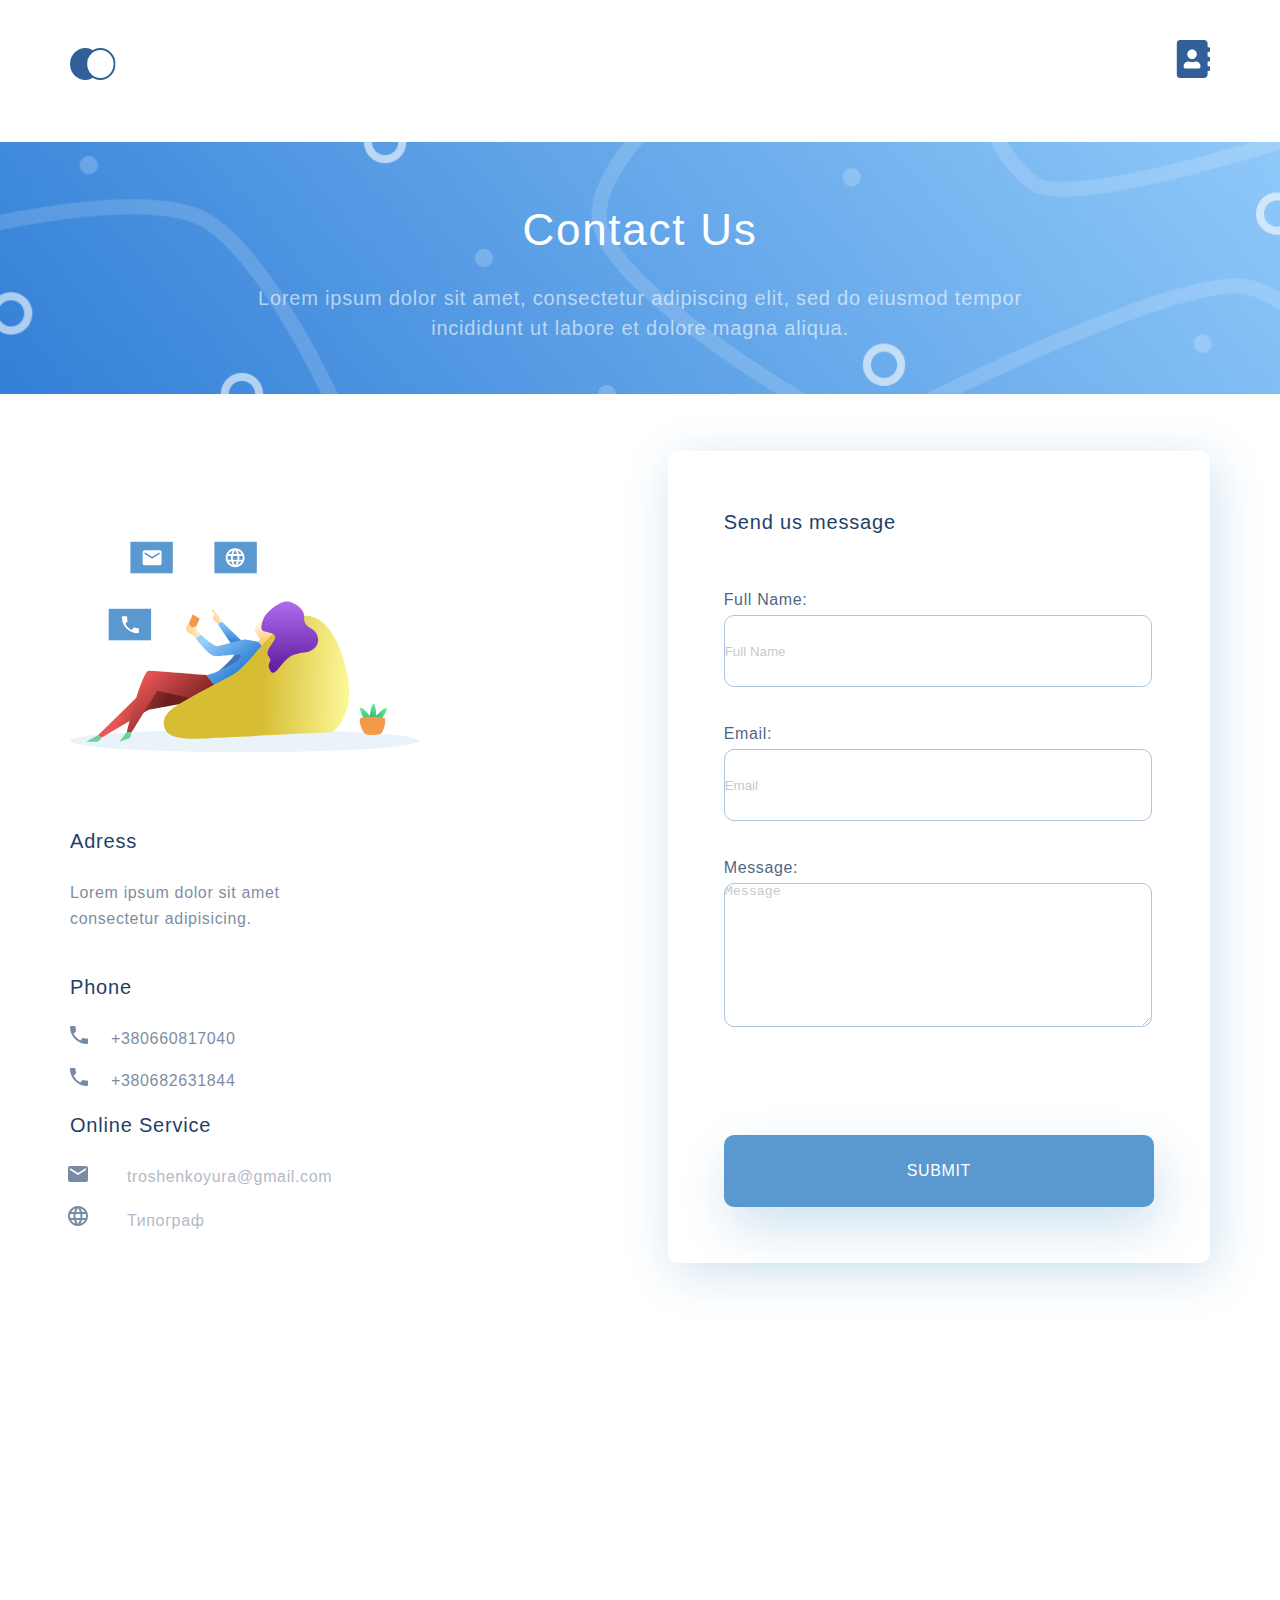
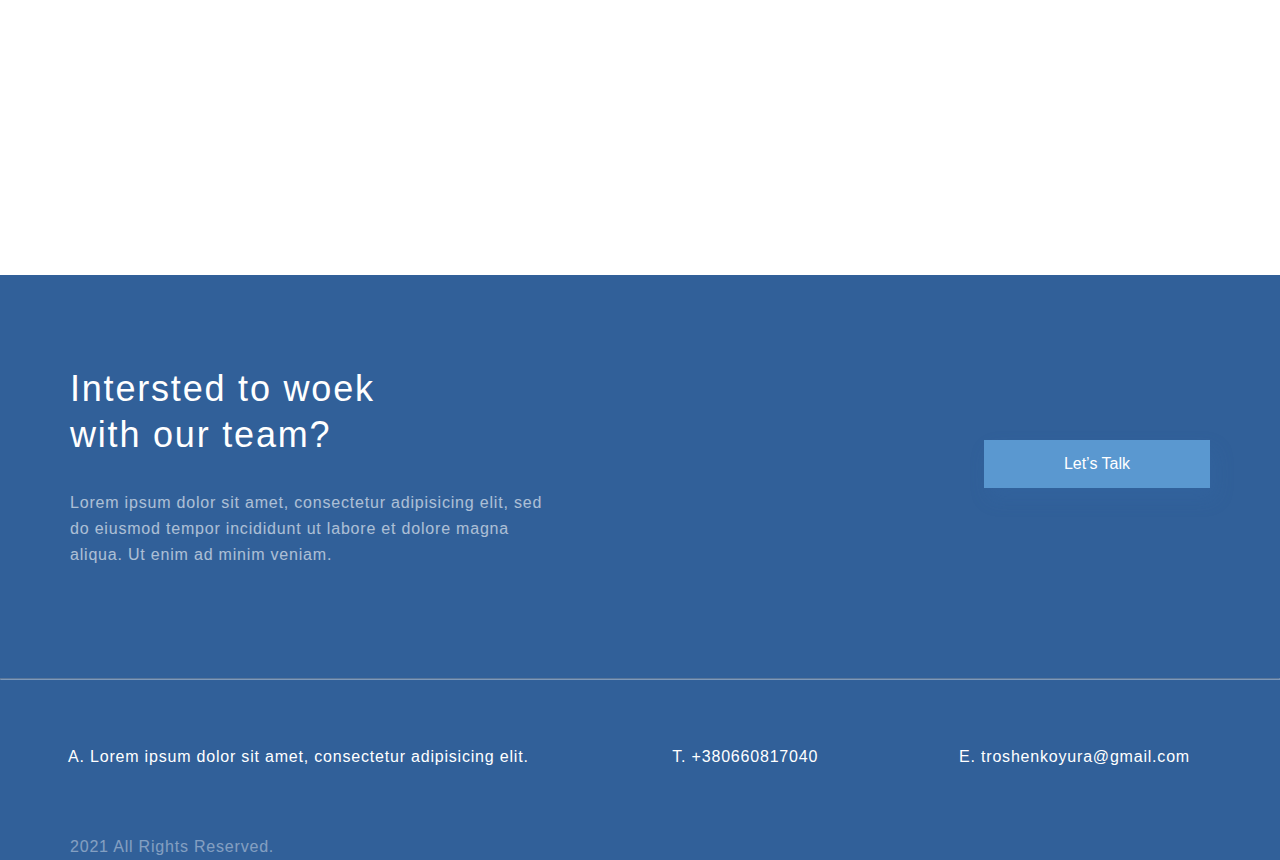
==== contact.html @ d61e43b8 "site commit" ====
<!DOCTYPE html>
<html lang="en">
  <head>
    <meta charset="UTF-8" />
    <meta http-equiv="X-UA-Compatible" content="IE=edge" />
    <meta name="viewport" content="width=device-width, initial-scale=1.0" />
    <link rel="stylesheet" href="styles.css" />
    <title>Lesson 6 Contact</title>
  </head>
  <body>
    <div class="nav-contact container">
      <span class="nav-main"
        ><a href="index.html"><img src="img/logo.svg" alt="" /></a
      ></span>
      <span class="nav-contacts"
        ><a href="contact.html"
          ><img src="img/address-book-solid 1.svg" alt="" /></a
      ></span>
    </div>
    <div class="header">
      <div class="header-info">
        <div class="header-name">
          Contact Us
        </div>
        <div class="header-para">
         Lorem ipsum dolor sit amet, consectetur adipiscing 
         elit, sed do eiusmod tempor incididunt ut labore et 
         dolore magna aliqua. 
        </div>
      </div>
    </div>
    <div class="flex-container container">
      <div class="content">
        <div class="content-image">
          <img
            src="img/photo-cont.svg"
            alt="photo"
            height="350px"
            width="350px"
          />
        </div>
        <div class="content-adress">
          <h2 class="content-header-contact">Adress</h2>
          <p class="content-para">
            Lorem ipsum dolor sit amet consectetur adipisicing.
          </p>
        </div>
        <div class="content-phone">
          <h4 class="content-header-contact">Phone</h4>
          <ul class="content-list">
            <li class="content-para-elem">
              <p>+380660817040</p>
            </li>
            <li class="content-para-elem">
              <p>+380682631844</p>
            </li>
          </ul>
        </div>
        <div class="content-online-services">
          <h4 class="content-header-contact">Online Service</h4>
          <ul class="content-list">
            <li class="online-para-elem">
              <a href="mailto:troshenkoyura@gmail.com" class="online-para-elem"
                >troshenkoyura@gmail.com</a
              >
            </li>
            <li class="site-para-elem">
              <a
                href="https://www.artlebedev.ru/typograf/"
                target="blank"
                class="site-para-elem"
                >Типограф</a
              >
            </li>
          </ul>
        </div>
      </div>

      <div class="contact">
        <div class="contact-main">
          <h4 class="contact-header-info">Send us message</h4>
          <div class="contact-info">
            <form>
              <div class="contact-name">
                <p class="form-name">Full Name:</p>
                <input type="text" placeholder="Full Name" class="input" />
              </div>
              <div class="contact-email">
                <p class="form-name">Email:</p>
                <input type="email" placeholder="Email" class="input" /> <br />
              </div>
              <div class="contact-message">
                <p class="form-name">Message:</p>

                <textarea
                  cols="20"
                  rows="5"
                  placeholder="Message"
                  class="textarea"
                ></textarea>
                <br />
                <button class="button-submit" type="submit">submit</button>
                <br />
              </div>
            </form>
          </div>
        </div>
      </div>
    </div>
    <div class="map container">
      <iframe
        src="https://yandex.ru/map-widget/v1/?um=constructor%3Aa5390f0735a0c995beb407a8a2f7b65a8c1ff9d3b4445fcb86c16eb42910c248&amp;source=constructor"
        width="100%"
        height="400"
        frameborder="0"
      ></iframe>
    </div>
      <div class="footer-container">
    <div class="footer-header container second-containder">
      <div class="footer-card">
        <p class="footer-header-heading">Intersted to woek with our team?</p>
        <p class="footer-header-text">
          Lorem ipsum dolor sit amet,
          consectetur adipisicing elit, sed do eiusmod tempor incididunt ut
          labore et dolore magna aliqua. Ut enim ad minim veniam.</p>
      </div>
      <div class="footer-card">
        <div class="footer-button">
          <a href="#" class="footer-button-text">Let’s Talk</a></span>
        </div>
      </div>
    </div>
    <hr class="hr">
    <div class="footer-footer container second-containder">
      <ol class="justify-list" type="A">
        <li class="justify-elem-contact" value="1">
         Lorem ipsum dolor sit amet, consectetur adipisicing elit.
        </li>
        <li class="justify-elem-contact" value="20" >+380660817040</li>
        <li class="justify-elem-contact" value="5">troshenkoyura@gmail.com</li>
      </ol>

      <div class="footer-copyright">
        <p>2021 All Rights Reserved.</p>
      </div>
    </div>
  </div>
  </body>
</html>
---- styles.css ----
* {
  margin: 0;
  padding: 0;
}

.pretop {
  background: linear-gradient(
    0deg,
    #ebf3fb 8.84%,
    rgba(152, 195, 232, 0) 31.12%
  );
  min-height: 768px;
  width: 100%;
}

.header {
  background-image: url(img/head-bg.png);
  background-repeat: no-repeat;
  background-size: cover;
}

.header-info {
  display: flex;
  align-items: center;
  text-align: center;
  flex-direction: column;
}

.header-name {
  margin-top: 51px;
  font-weight: 500;
  font-size: 44px;
  line-height: 74px;
  letter-spacing: 0.04em;
  color: #ffffff;
}

.header-para {
  margin-top: 16px;
  margin-bottom: 51px;
  font-size: 20px;
  line-height: 30px;
  text-align: center;
  letter-spacing: 0.04em;
  color: rgba(255, 255, 255, 0.6);
  max-width: 780px;
}

.top {
  background-image: url(img/illustration.svg);
  background-repeat: no-repeat;
  background-position: right center;
  min-height: 768px;
  background-image: url(img/illustration.svg);
  background-repeat: no-repeat;
  background-position: right center;
}

.container {
  max-width: 1140px;
  margin: 0 auto;
}

.nav,
.nav-contact {
  display: flex;
  justify-content: space-between;
  margin-bottom: 105px;
  margin-top: 40px;
}

.nav-contact {
  margin-bottom: 50px;
}

.content {
  box-sizing: border-box;
}
.content-header {
  font-weight: 300;
  font-size: 64px;
  line-height: 74px;
  letter-spacing: 0.04em;
  color: #1f3f68;
  width: 504px;
}

.content {
  margin-top: 78px;
}

.content-header-contact,
.contact-header-info {
  font-weight: 500;
  font-size: 20px;
  line-height: 30px;
  letter-spacing: 0.04em;
  color: #1f3f68;
  margin-bottom: 24px;
}

.contact-header {
  width: auto;
}

.contact {
  margin-top: 57px;
}

.contact-header-info {
  margin-bottom: 48px;
}

.content-para,
.content-para-elem,
.online-para-elem,
.site-para-elem {
  font-weight: 300;
  font-size: 16px;
  line-height: 26px;
  letter-spacing: 0.04em;
  color: #1f3f68;
  opacity: 0.6;
  width: 299px;
  margin-bottom: 40px;
}

.content-para-elem,
.online-para-elem,
.site-para-elem {
  list-style-image: url(img/call.svg);
  margin-bottom: 16px;
  padding-left: 16px;
  text-decoration: none;
}

.site-para-elem {
  list-style-image: url(img/lang.svg);
}

.online-para-elem {
  list-style-image: url(img/mail.svg);
}

.content-list {
  margin-left: 25px;
}

.content-button {
  background: #5a98d0;
  box-shadow: 5px 10px 20px rgba(53, 110, 173, 0.2);
  border-radius: 10px;
  padding: 15px 50px;
  display: inline-block;
  margin-bottom: 190px;
}

.content-button-text,
.footer-button-text {
  text-decoration: none;
  color: #ffffff;
}

.what-we-do {
  margin-bottom: 64px;
}

.what-we-do .container {
  display: flex;
  justify-content: space-around;
  padding-top: 64px;
  flex-wrap: wrap;
}
.what-we-do-card {
  width: 359px;
  background: #ffffff;
  box-shadow: 5px 20px 50px rgba(16, 112, 177, 0.2);
  border-radius: 10px;
  display: flex;
  flex-direction: column;
}

.what-we-do-card-image {
  margin: 44px 118px 51px 70px;
  align-self: center;
  justify-self: center;
}

.what-we-do-card-header4 {
  font-size: 20px;
  line-height: 30px;
  color: #1f3f68;
  margin-bottom: 14px;
  margin-left: 32px;
  margin-right: 44px;
  font-size: 20px;
  line-height: 30px;
  letter-spacing: 0.05em;
  color: #1f3f68;
}

.learn-more {
  margin: 30px 207px 44px 32px;
  font-size: 14px;
  line-height: 30px;
  letter-spacing: 0.05em;
  color: #5a98d0;
}

.vector {
  height: 14.632662773132324px;
  width: 15.1157865524292px;
  border-radius: 0px;
  position: absolute;
  z-index: 1;
  top: 37px;
  left: 110px;
  padding-left: 20px;
}

.learn {
  display: flex;
  flex-direction: column;
  position: relative;
}

.what-we-do-card-para,
.what-we-do-card-para-uniq {
  font-size: 16px;
  line-height: 26px;
  color: #1f3f68;
  margin: 14px 59px 29px 32px;
  font-size: 16px;
  line-height: 26px;
  letter-spacing: 0.05em;
  color: #1f3f68;
  opacity: 0.6;
}

.what-we-do-logo {
  font-weight: 300;
  font-size: 36px;
  line-height: 46px;
  text-align: center;
  letter-spacing: 0.05em;
  color: #000000;
}

.what-we-do-card-para-uniq {
  margin-bottom: 50px;
}

.contact-main {
  padding: 56px;
  background: #ffffff;
  box-shadow: 5px 10px 50px rgba(16, 112, 177, 0.2);
  border-radius: 10px;
}

.width-footer {
  width: 495px;
}

.features-header {
  font-weight: 300;
  font-size: 36px;
  line-height: 46px;
  text-align: center;
  letter-spacing: 0.05em;
  color: #000000;
  margin-bottom: 30px;
}

.features-para {
  font-size: 16px;
  line-height: 26px;
  text-align: center;
  letter-spacing: 0.05em;
  color: #222222;
  margin-bottom: 67px;
}

.justify-list {
  display: flex;
  justify-content: space-between;
  padding-left: 20px;
}

.hide {
  list-style-type: none;
}

.name {
  font-size: 16px;
  line-height: 26px;
  letter-spacing: 0.05em;
  color: #ffffff;
}

.image-width {
  width: 100%;
}

.image-parent {
  position: relative;
  margin-bottom: 32px;
}

.image-main-text {
  position: absolute;
  right: 64px;
  top: 64px;
  font-size: 32px;
  line-height: 46px;
  text-align: right;
  letter-spacing: 0.05em;
  color: #fff;
}

.image-child {
  display: flex;
  justify-content: space-between;
  width: 100%;
}

.image-card {
  position: relative;
}

.image-card-text {
  position: absolute;
  left: 32px;
  top: 32px;
  font-size: 28px;
  line-height: 46px;
  letter-spacing: 0.05em;
  color: #ffffff;
}

.justify-elem,
.justify-elem-contact {
  font-size: 16px;
  line-height: 26px;
  letter-spacing: 0.05em;
  color: #ffffff;
  box-sizing: border-box;
  margin-bottom: 64px;
}

.justify-elem-head {
  width: 259px;
}

.flex-container {
  display: flex;
  justify-content: space-between;
  align-items: stretch;
}

.link {
  display: flex;
  justify-content: space-between;
}

.footer-container {
  background-color: #316099;
}

body {
  font-family: sans-serif;
}

.footer-header-heading {
  width: 340px;
  font-size: 36px;
  line-height: 46px;
  letter-spacing: 0.05em;
  color: #ffffff;
}

.footer-card {
  margin-top: 91px;
}

.footer-header-text {
  font-size: 16px;
  line-height: 26px;
  letter-spacing: 0.05em;
  padding-top: 32px;
  margin-bottom: 100px;
  width: 494.77px;
  color: #ffffff;
  opacity: 0.6;
}

.footer-header {
  display: flex;
  justify-content: space-between;
}

.footer-button {
  margin-top: 74px;
  border-radius: 0px;
}

.footer-button {
  background: #5a98d0;
  box-shadow: 5px 10px 20px rgba(53, 110, 173, 0.2);
  padding: 15px 50px;
  display: inline-block;
  margin-bottom: 190px;
}

.footer-button-text {
  padding: 30px 30px;
}

.footer-copyright {
  font-size: 16px;
  line-height: 26px;
  letter-spacing: 0.05em;
  color: #ffffff;
  opacity: 0.4;
}

.hr {
  opacity: 0.4;
  margin-bottom: 64px;
}

.input,
.textarea {
  opacity: 0.4;
  border: 1px solid #356ead;
  box-sizing: border-box;
  border-radius: 10px;
  height: 72px;
  width: 428px;
  margin-bottom: 32px;
}

.textarea {
  height: 144px;
}

.button-submit {
  background: #5a98d0;
  box-shadow: 5px 20px 50px rgba(16, 112, 177, 0.2);
  border-radius: 10px;
  padding: 23px 183px;
  font-weight: 500;
  font-size: 16px;
  line-height: 26px;
  text-align: center;
  letter-spacing: 0.04em;
  color: #ffffff;
  text-transform: uppercase;
  border: none;
  margin-top: 72px;
}

.features-container {
  margin-bottom: 110px;
}

.form-name {
  font-size: 16px;
  line-height: 30px;
  letter-spacing: 0.04em;
  color: #1f3f68;
  opacity: 0.8;
}

.map {
  margin-top: 96px;
  margin-bottom: 112px;
}

.justify-elem-contact {
  padding-right: 20px;
}

@media (max-width: 1025px) {
  .container {
    padding-left: 32px;
    padding-right: 32px;
  }

  .top {
    background-size: 50%;
    background-position: right bottom;
    display: flex;
    flex-direction: column;
  }

  .what-we-do-card {
    margin-bottom: 32px;
  }

  .what-we-do {
    margin-top: 64px;
  }

  .marg {
    margin-right: 32px;
  }

  .footer-card {
    margin-top: 50px;
    margin-bottom: 64px;
  }

  .footer-header-text {
    width: 336px;
    margin-bottom: 0px;
  }

  .footer-button {
    padding: 10px 5px;
    margin-top: 131px;
    margin-bottom: 0px;
  }

  .second-containder {
    padding-left: 124px;
    padding-right: 124px;
  }

  .justify-list {
    flex-direction: column;
    margin-bottom: 64px;
  }

  .justify-elem,
  .justify-elem-contact {
    padding-left: 40px;
    margin-bottom: 25px;
  }

  .content-button {
    margin-bottom: 40px;
  }

  .what-we-do-logo {
    font-weight: 300;
    font-size: 24px;
    line-height: 28px;
    text-align: center;
    color: #000000;
  }

  .flex-container {
    flex-direction: column;
    align-items: center;
  }

  .content {
    display: flex;
    flex-direction: column;
  }

  .map {
    padding-left: 0px;
    padding-right: 0px;
    margin: 64px auto;
  }

  .header-para {
    width: 580px;
  }
}

@media (max-width: 667px) {
  .nav {
    padding-top: 16px;
    margin-bottom: 30px;
  }

  .content-header {
    font-weight: 300;
    font-size: 32px;
    line-height: 37px;
    text-align: center;
    letter-spacing: 0.04em;
    color: #1f3f68;
    width: 343px;
  }

  .header-name {
    font-size: 24px;
    line-height: 28px;
  }

  .header-para {
    width: auto;
    font-size: 16px;
    line-height: 30px;
  }

  .container {
    padding-right: 16px;
    padding-left: 16px;
  }

  .content-para {
    padding-top: 12px;
    font-size: 16px;
    line-height: 26px;
    text-align: center;
    letter-spacing: 0.05em;
    color: #1f3f68;
    opacity: 0.6;
    width: 343px;
  }

  .button {
    display: flex;
    justify-content: center;
  }

  .content-button {
    padding: 10px 12px;
  }

  .contact {
    margin-top: 34px;
  }

  .pretop {
    min-height: 376px;
  }

  .top {
    background-image: none;
    min-height: 376px;
  }

  .what-we-do .container {
    padding-top: 32px;
  }

  .image-main-text {
    font-size: 16px;
    line-height: 19px;
    text-align: right;
    top: 16px;
    right: 16px;
  }

  .image-card-text {
    font-size: 16px;
    line-height: 19px;
    top: 26px;
    left: 16px;
  }

  .image-parent {
    margin-bottom: 16px;
  }

  .image-child {
    flex-wrap: wrap;
  }

  .image-card {
    margin-bottom: 8px;
  }

  .marg {
    margin-right: 0px;
  }

  .features-container {
    margin-bottom: 64px;
  }

  .footer-header {
    flex-direction: column;
    align-items: center;
  }

  .footer-header-heading {
    font-size: 24px;
    line-height: 28px;
    text-align: center;
    width: 343px;
    color: #ffffff;
  }

  .footer-header-text {
    text-align: center;
    width: 343px;
  }

  .footer-button {
    margin-top: 0px;
    margin-bottom: 40px;
  }

  .hr {
    margin-bottom: 32px;
  }

  .justify-list {
    margin-bottom: 32px;
    list-style-type: decimal;
  }

  .justify-elem {
    margin-bottom: 15px;
  }

  .footer-copyright {
    text-align: center;
  }

  .what-we-do-logo {
    font-weight: 300;
    font-size: 24px;
    line-height: 28px;
    text-align: center;
    color: #000000;
  }

  .content-button {
    margin-bottom: 40px;
  }

  .what-we-do {
    margin-top: 48px;
  }

  .what-we-do .container {
    margin-top: 32px;
    flex-wrap: wrap;
  }

  .features-header {
    font-weight: 300;
    font-size: 24px;
    line-height: 28px;
    text-align: center;

    color: #000000;
  }

  .footer-header-heading {
    margin-bottom: 0px;
    margin-top: 16px;
  }

  .footer-header-text {
    font-size: 16px;
    line-height: 26px;
    text-align: center;
    letter-spacing: 0.05em;
    color: #ffffff;
    opacity: 0.6;
  }

  .footer-button {
    padding: 8px 0px;
    box-sizing: border-box;
    margin-top: 0px;
    margin-bottom: 0px;
  }

  .footer-card {
    margin-top: 0px;
    margin-bottom: 40px;
  }

  .map {
    padding-left: 0px;
    padding-right: 0px;
    margin: 64px auto;
  }

  .contact-main {
    padding: 35px;
  }

  .input,
  .textarea {
    width: 271.6px;
    height: 46.26px;
  }

  .textarea {
    height: 92.52px;
  }

  .button-submit {
    width: 100%;
    padding: 15px 54px;
  }

  .content-para {
    text-align: left;
  }

  .justify-list {
    list-style-type: upper-alpha;
  }
}
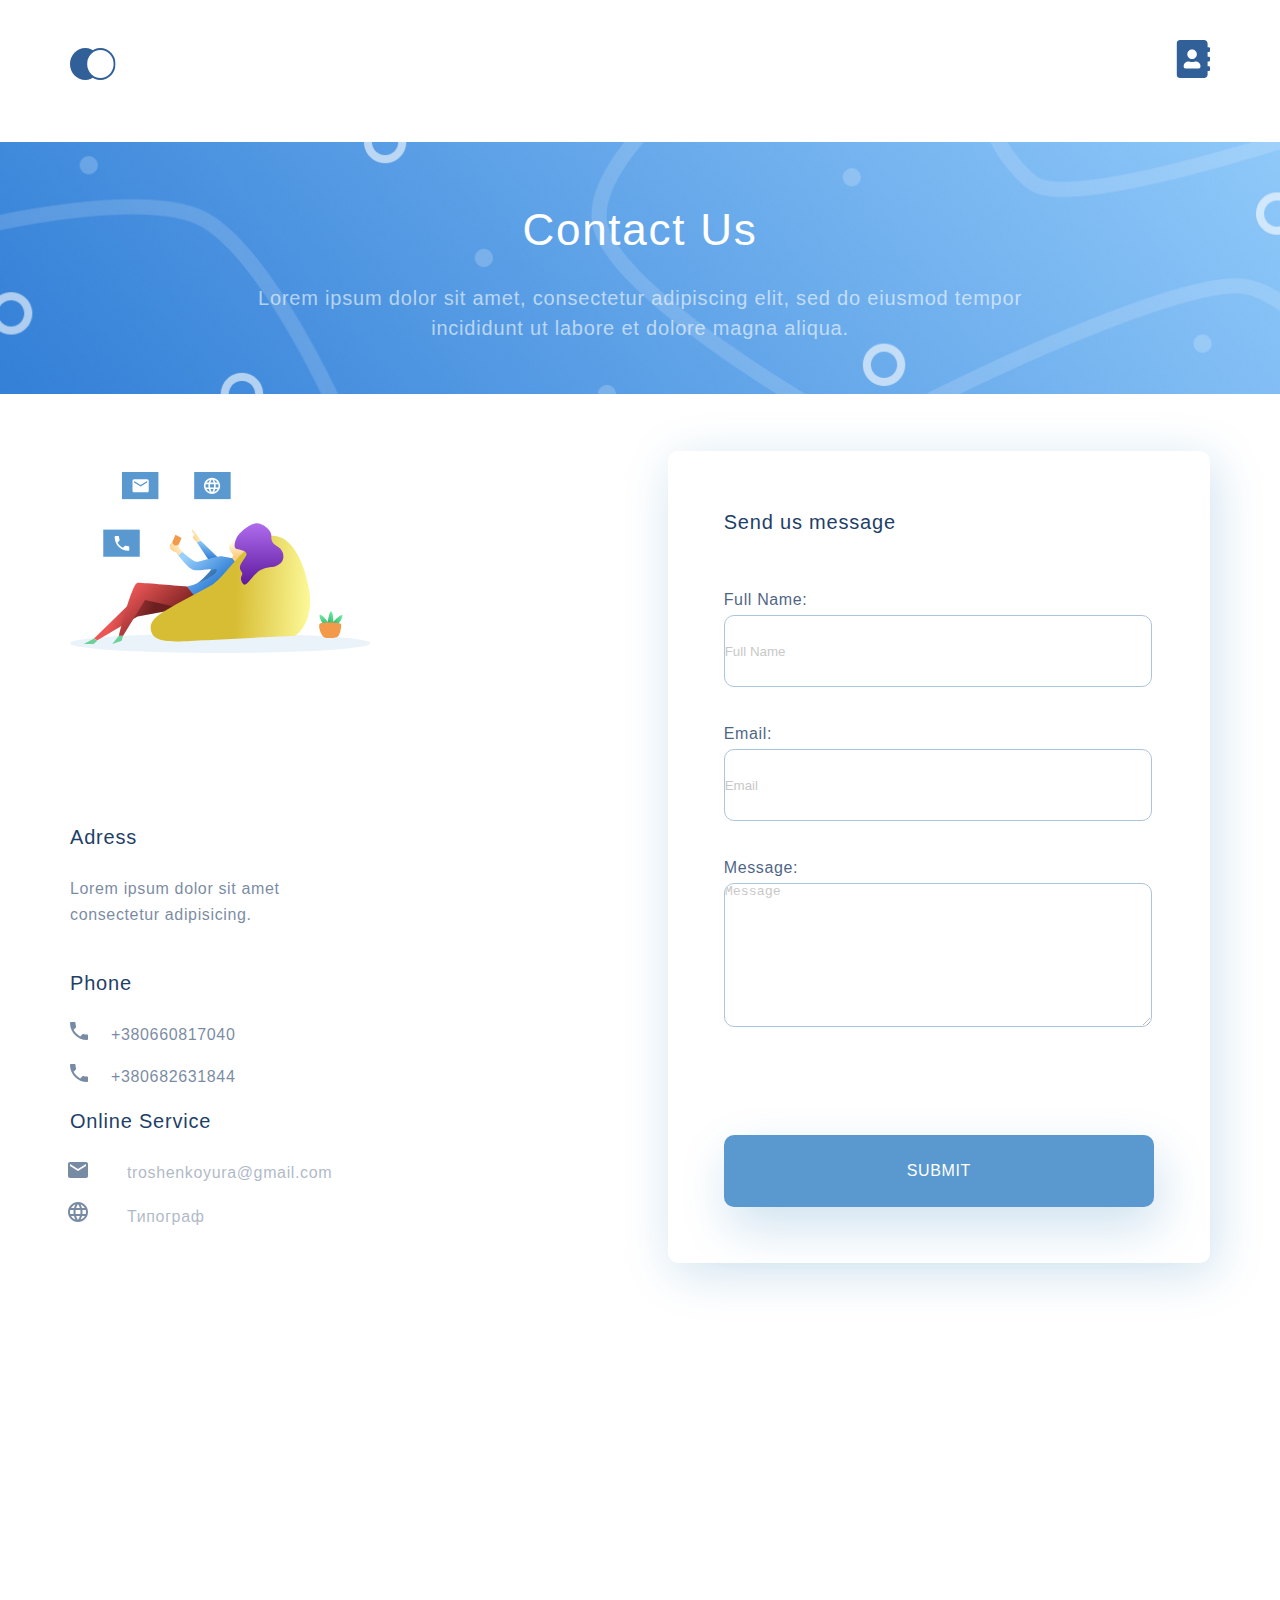
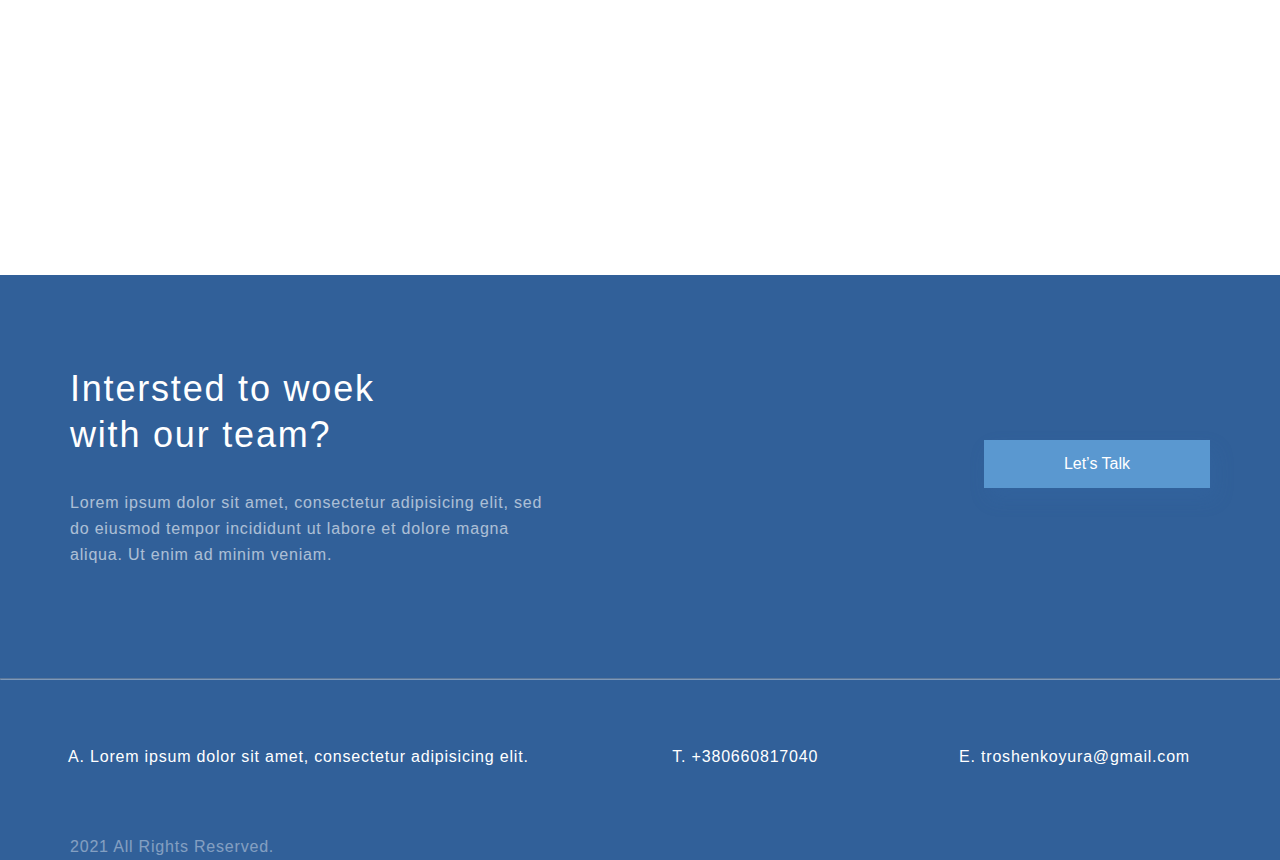
==== commit 87d1a29b: "firstcommit" ====
--- a/contact.html
+++ b/contact.html
@@ -14,7 +14,7 @@
       ></span>
       <span class="nav-contacts"
         ><a href="contact.html"
-          ><img src="img/address-book-solid 1.svg" alt="" /></a
+          ><img src="img/address-book-solid-1.svg" alt="" /></a
       ></span>
     </div>
     <div class="header">
@@ -35,13 +35,11 @@
           <img
             src="img/photo-cont.svg"
             alt="photo"
-            height="350px"
-            width="350px"
           />
         </div>
         <div class="content-adress">
           <h2 class="content-header-contact">Adress</h2>
-          <p class="content-para">
+          <p class="content-para left">
             Lorem ipsum dolor sit amet consectetur adipisicing.
           </p>
         </div>
@@ -132,12 +130,12 @@
     </div>
     <hr class="hr">
     <div class="footer-footer container second-containder">
-      <ol class="justify-list" type="A">
-        <li class="justify-elem-contact" value="1">
+      <ol class="justify-list" >
+        <li class="justify-elem-contact" type ="A" value="1">
          Lorem ipsum dolor sit amet, consectetur adipisicing elit.
         </li>
-        <li class="justify-elem-contact" value="20" >+380660817040</li>
-        <li class="justify-elem-contact" value="5">troshenkoyura@gmail.com</li>
+        <li class="justify-elem-contact" type ="A" value="20" >+380660817040</li>
+        <li class="justify-elem-contact" type ="A" value="5">troshenkoyura@gmail.com</li>
       </ol>
 
       <div class="footer-copyright">
--- a/styles.css
+++ b/styles.css
@@ -11,6 +11,11 @@
   );
   min-height: 768px;
   width: 100%;
+}
+
+.content-image {
+  height: 350px;
+  width: 350px;
 }
 
 .header {
@@ -795,11 +800,7 @@
     padding: 15px 54px;
   }
 
-  .content-para {
+  .left {
     text-align: left;
   }
-
-  .justify-list {
-    list-style-type: upper-alpha;
-  }
-}
+}
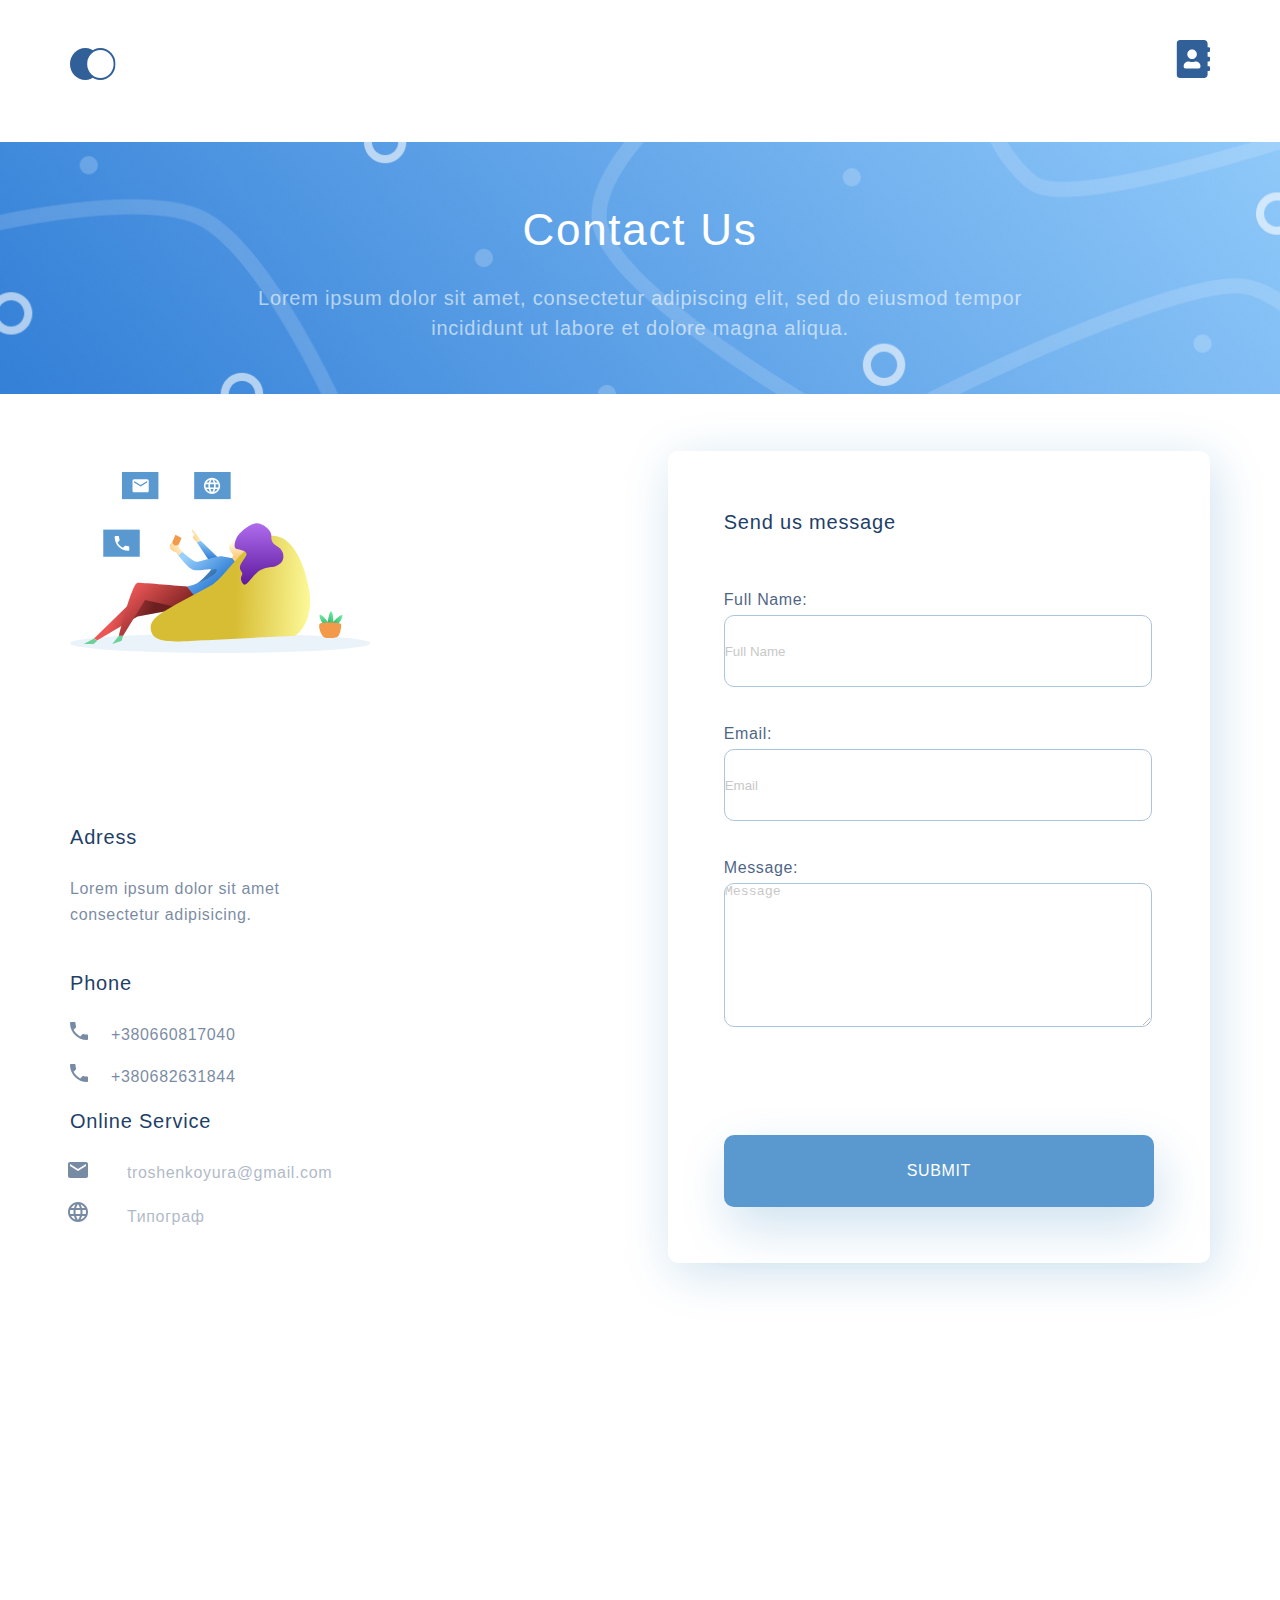
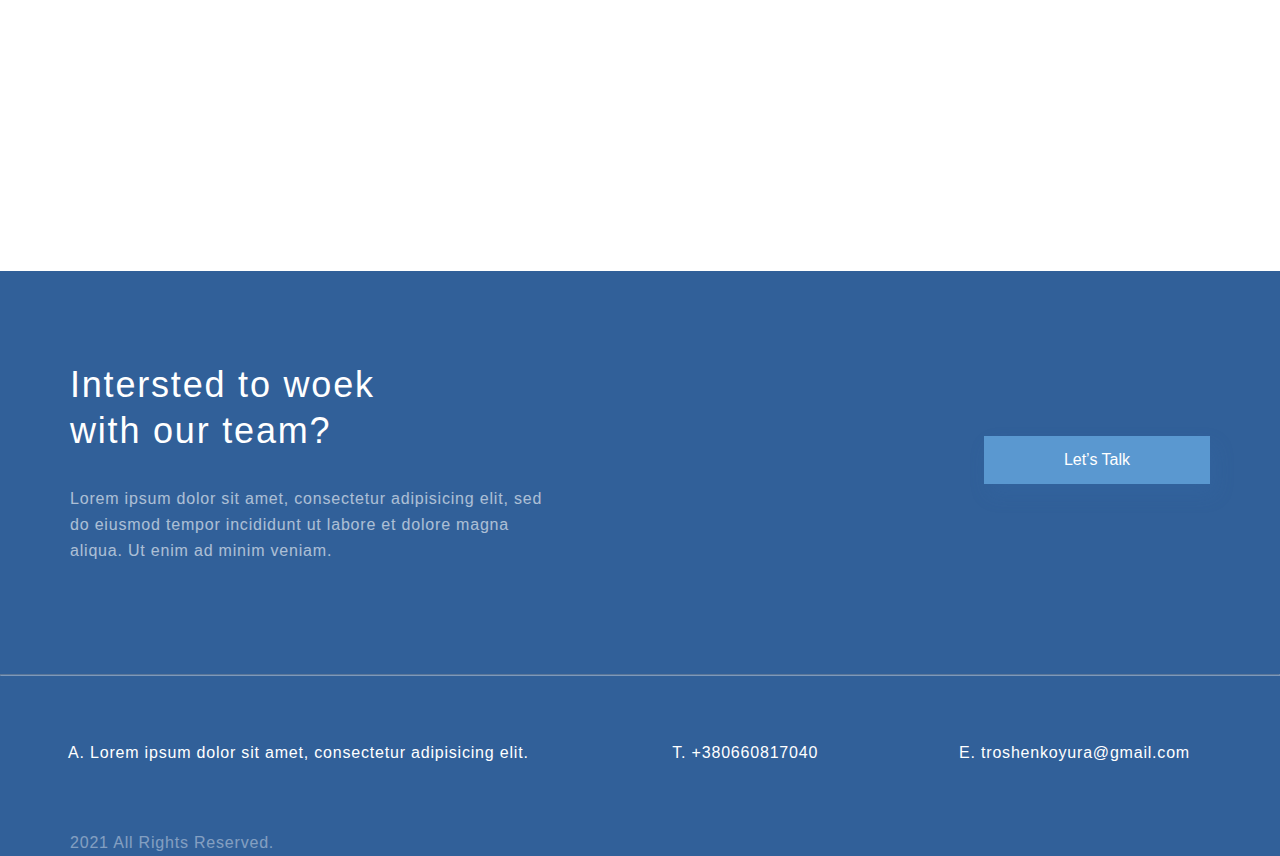
==== commit a2ae3b9c: "commit" ====
--- a/contact.html
+++ b/contact.html
@@ -19,23 +19,17 @@
     </div>
     <div class="header">
       <div class="header-info">
-        <div class="header-name">
-          Contact Us
-        </div>
+        <div class="header-name">Contact Us</div>
         <div class="header-para">
-         Lorem ipsum dolor sit amet, consectetur adipiscing 
-         elit, sed do eiusmod tempor incididunt ut labore et 
-         dolore magna aliqua. 
+          Lorem ipsum dolor sit amet, consectetur adipiscing elit, sed do
+          eiusmod tempor incididunt ut labore et dolore magna aliqua.
         </div>
       </div>
     </div>
     <div class="flex-container container">
       <div class="content">
         <div class="content-image">
-          <img
-            src="img/photo-cont.svg"
-            alt="photo"
-          />
+          <img src="img/photo-cont.svg" alt="photo" />
         </div>
         <div class="content-adress">
           <h2 class="content-header-contact">Adress</h2>
@@ -108,40 +102,43 @@
     <div class="map container">
       <iframe
         src="https://yandex.ru/map-widget/v1/?um=constructor%3Aa5390f0735a0c995beb407a8a2f7b65a8c1ff9d3b4445fcb86c16eb42910c248&amp;source=constructor"
-        width="100%"
-        height="400"
         frameborder="0"
       ></iframe>
     </div>
-      <div class="footer-container">
-    <div class="footer-header container second-containder">
-      <div class="footer-card">
-        <p class="footer-header-heading">Intersted to woek with our team?</p>
-        <p class="footer-header-text">
-          Lorem ipsum dolor sit amet,
-          consectetur adipisicing elit, sed do eiusmod tempor incididunt ut
-          labore et dolore magna aliqua. Ut enim ad minim veniam.</p>
+    <div class="footer-container">
+      <div class="footer-header container second-containder">
+        <div class="footer-card">
+          <p class="footer-header-heading">Intersted to woek with our team?</p>
+          <p class="footer-header-text">
+            Lorem ipsum dolor sit amet, consectetur adipisicing elit, sed do
+            eiusmod tempor incididunt ut labore et dolore magna aliqua. Ut enim
+            ad minim veniam.
+          </p>
+        </div>
+        <div class="footer-card">
+          <div class="footer-button">
+            <a href="#" class="footer-button-text">Let’s Talk</a>
+          </div>
+        </div>
       </div>
-      <div class="footer-card">
-        <div class="footer-button">
-          <a href="#" class="footer-button-text">Let’s Talk</a></span>
+      <hr class="hr" />
+      <div class="footer-footer container second-containder">
+        <ol class="justify-list">
+          <li class="justify-elem-contact" type="A" value="1">
+            Lorem ipsum dolor sit amet, consectetur adipisicing elit.
+          </li>
+          <li class="justify-elem-contact" type="A" value="20">
+            +380660817040
+          </li>
+          <li class="justify-elem-contact" type="A" value="5">
+            troshenkoyura@gmail.com
+          </li>
+        </ol>
+
+        <div class="footer-copyright">
+          <p>2021 All Rights Reserved.</p>
         </div>
       </div>
     </div>
-    <hr class="hr">
-    <div class="footer-footer container second-containder">
-      <ol class="justify-list" >
-        <li class="justify-elem-contact" type ="A" value="1">
-         Lorem ipsum dolor sit amet, consectetur adipisicing elit.
-        </li>
-        <li class="justify-elem-contact" type ="A" value="20" >+380660817040</li>
-        <li class="justify-elem-contact" type ="A" value="5">troshenkoyura@gmail.com</li>
-      </ol>
-
-      <div class="footer-copyright">
-        <p>2021 All Rights Reserved.</p>
-      </div>
-    </div>
-  </div>
   </body>
 </html>
--- a/styles.css
+++ b/styles.css
@@ -479,6 +479,8 @@
 .map {
   margin-top: 96px;
   margin-bottom: 112px;
+  width: 100%;
+  height: 400px;
 }
 
 .justify-elem-contact {
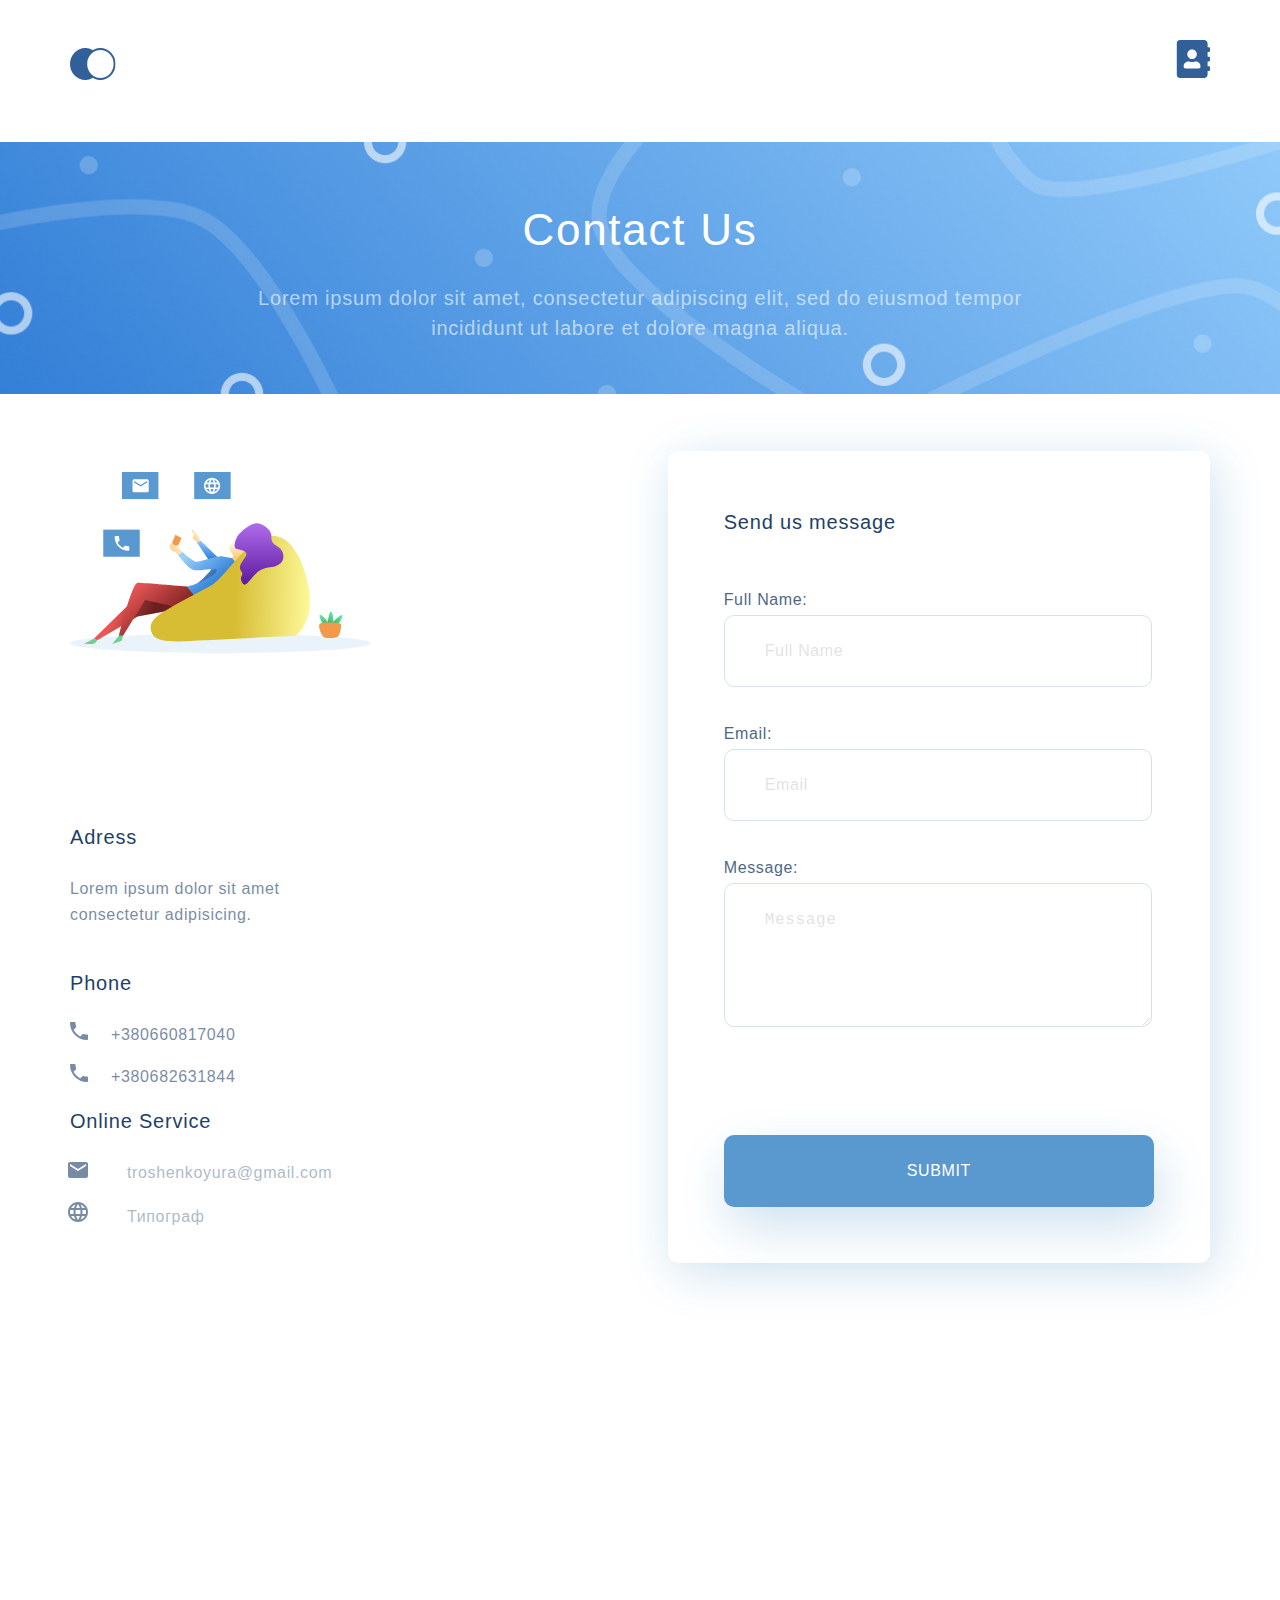
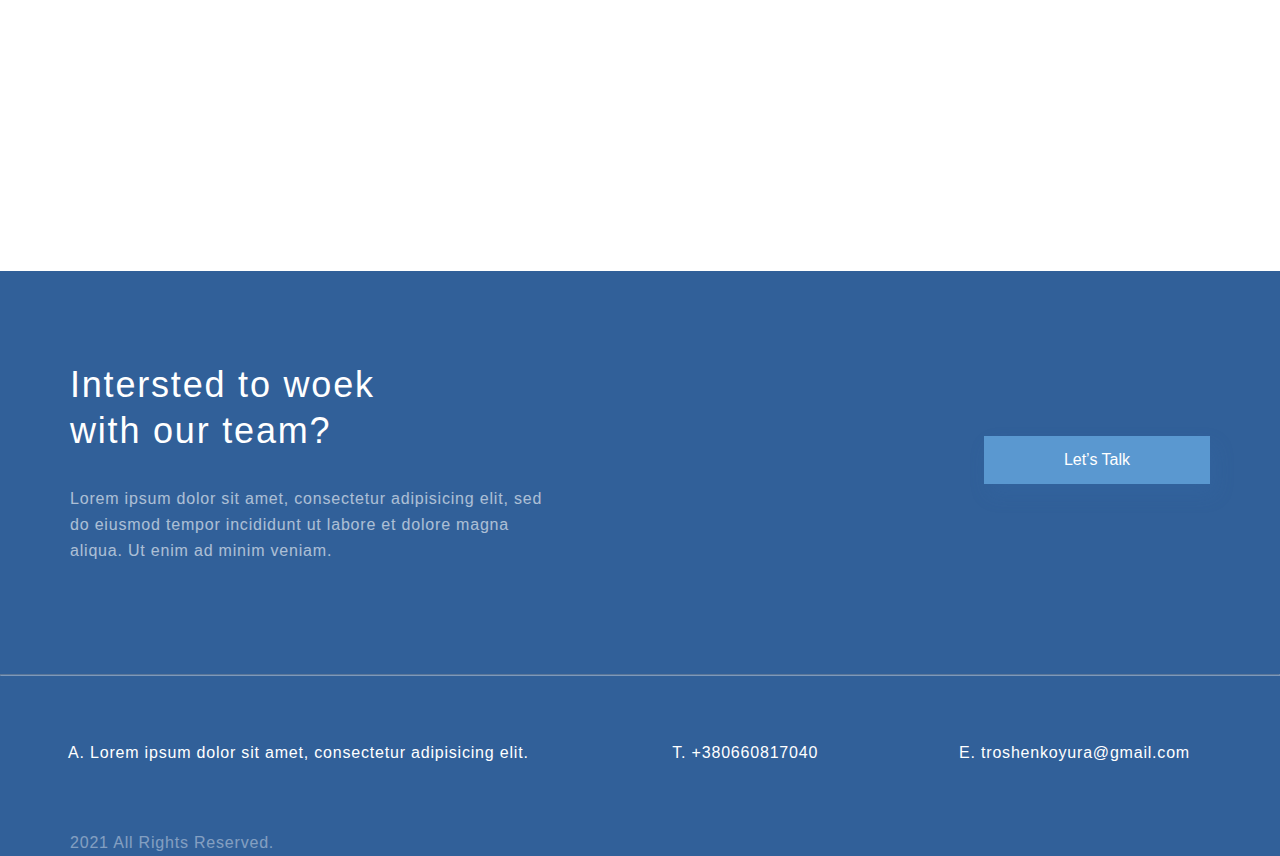
==== commit f1219ab4: ".." ====
--- a/contact.html
+++ b/contact.html
@@ -102,6 +102,8 @@
     <div class="map container">
       <iframe
         src="https://yandex.ru/map-widget/v1/?um=constructor%3Aa5390f0735a0c995beb407a8a2f7b65a8c1ff9d3b4445fcb86c16eb42910c248&amp;source=constructor"
+        width="100%"
+        height="400"
         frameborder="0"
       ></iframe>
     </div>
--- a/styles.css
+++ b/styles.css
@@ -487,6 +487,21 @@
   padding-right: 20px;
 }
 
+.input,
+.textarea {
+  padding-left: 40px;
+  font-weight: 300;
+  font-size: 16px;
+  line-height: 30px;
+  letter-spacing: 0.04em;
+  color: #1f3f68;
+  opacity: 0.2;
+}
+
+.textarea {
+  padding-top: 21px;
+}
+
 @media (max-width: 1025px) {
   .container {
     padding-left: 32px;
